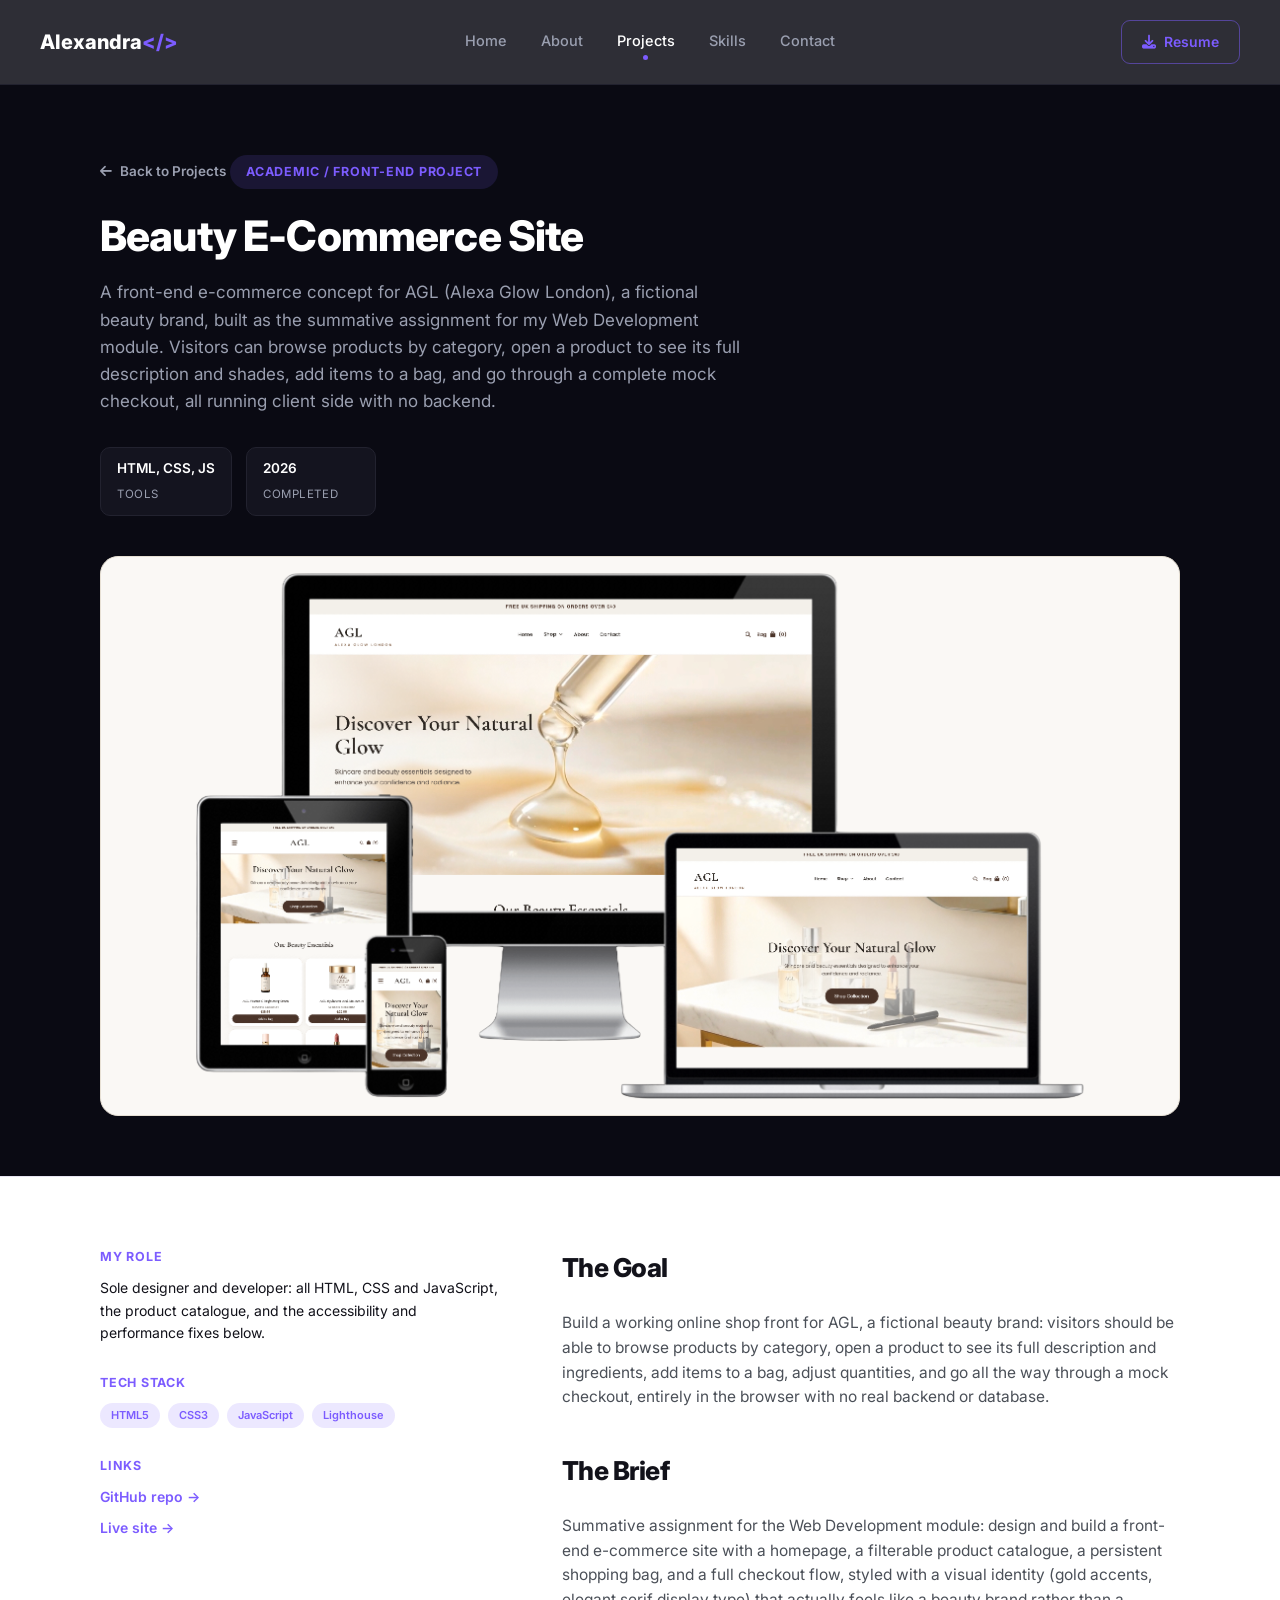
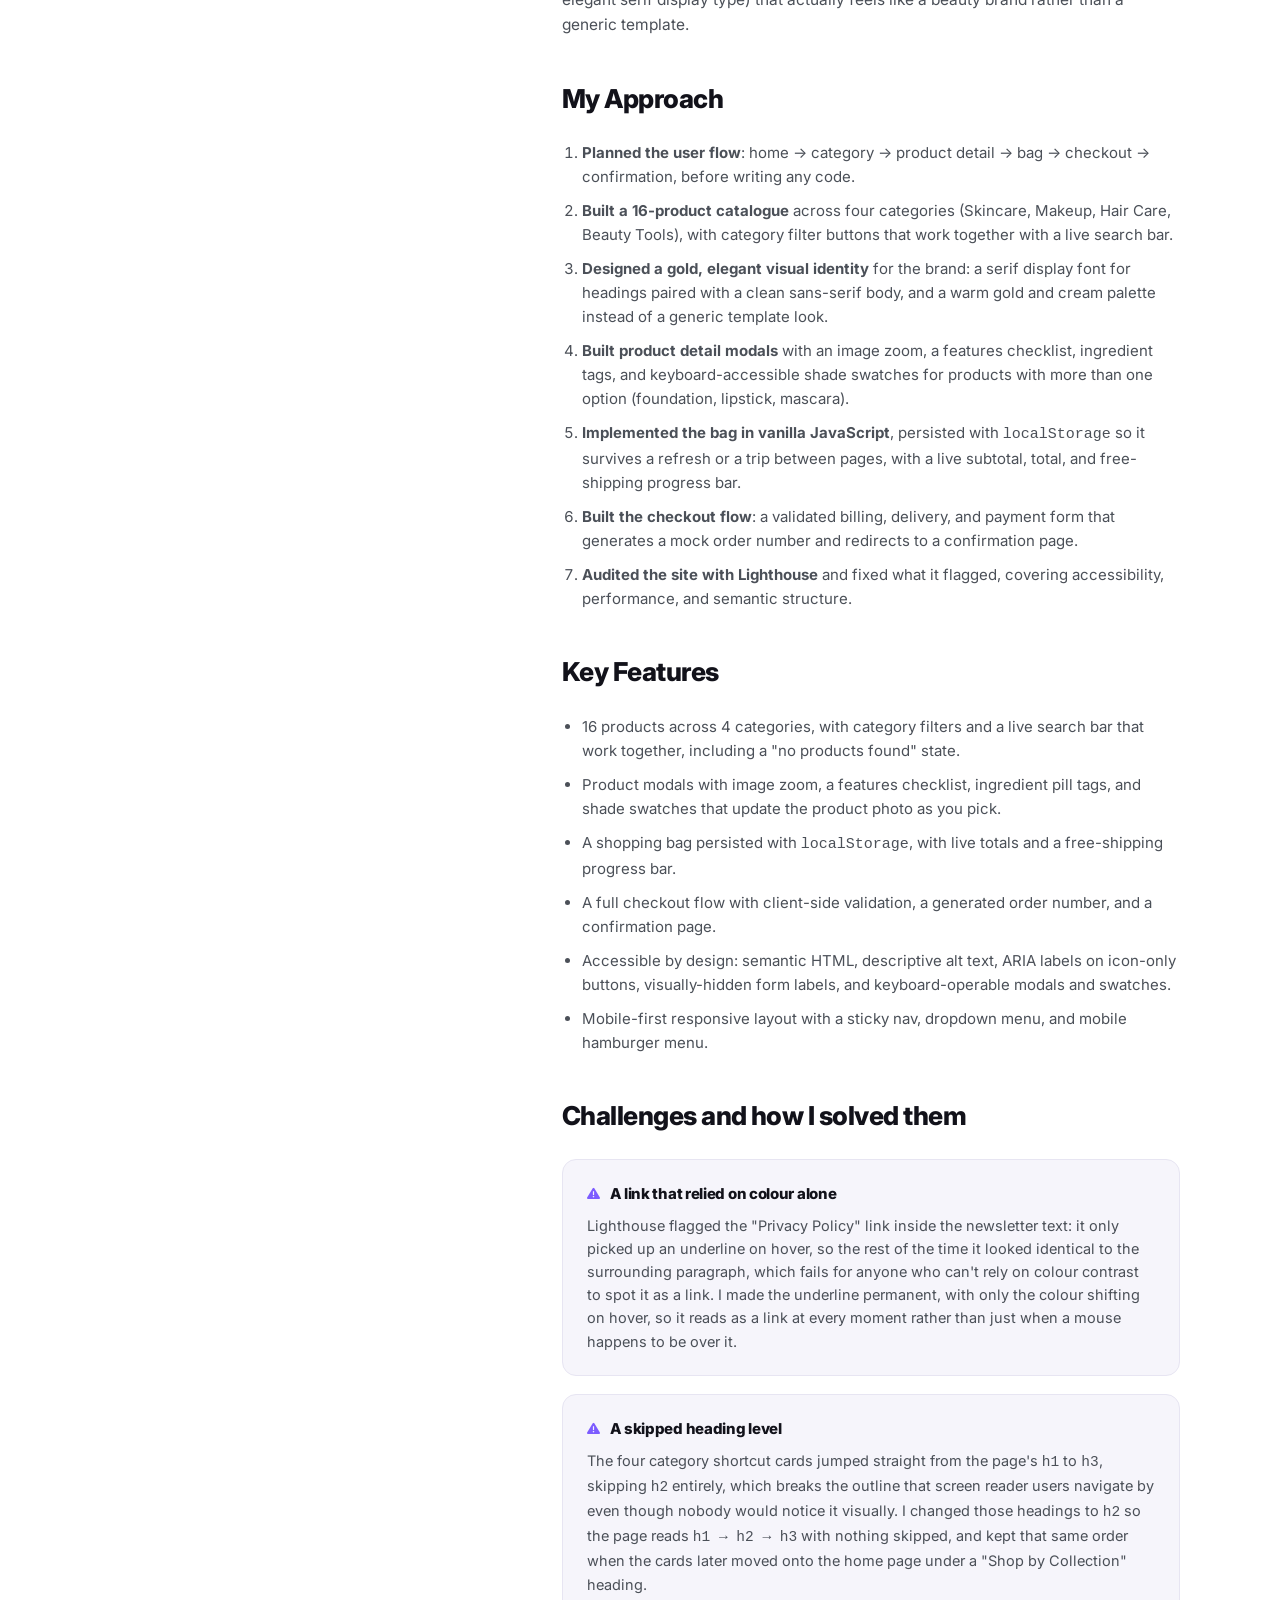
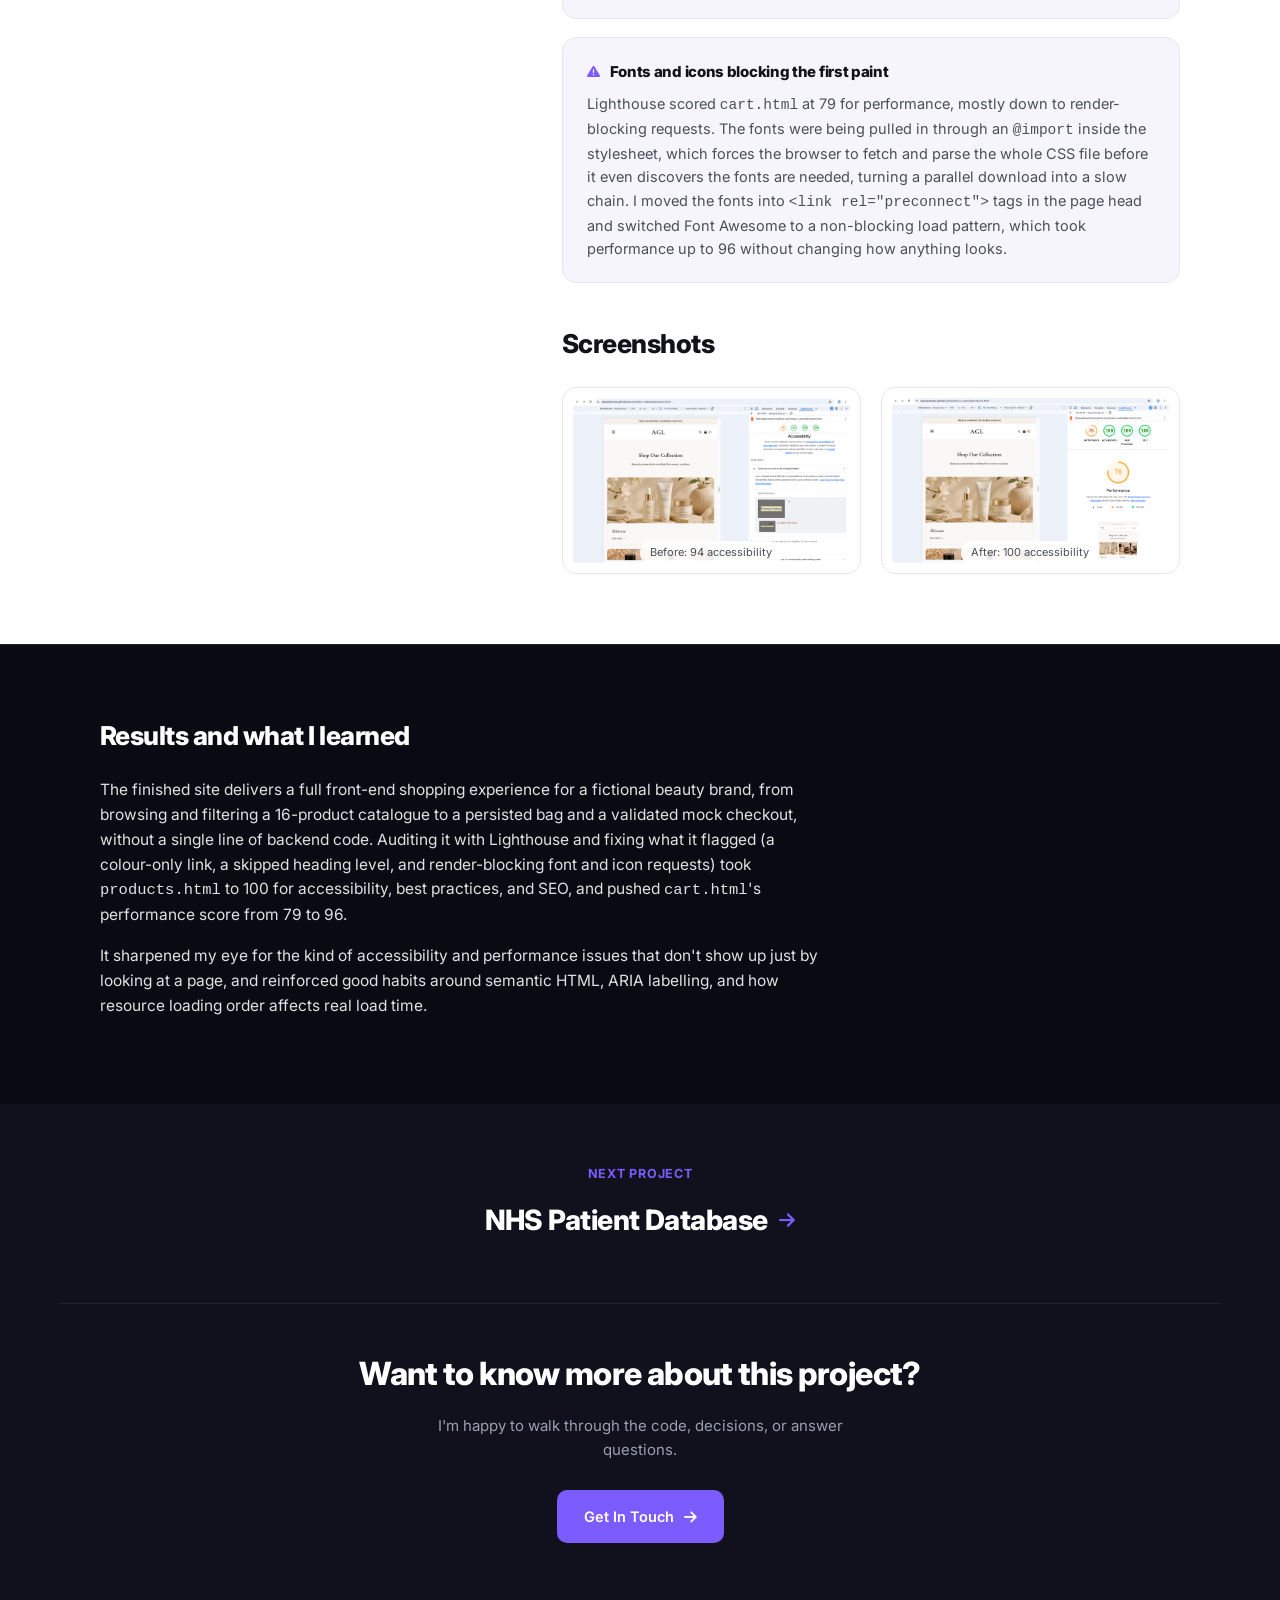
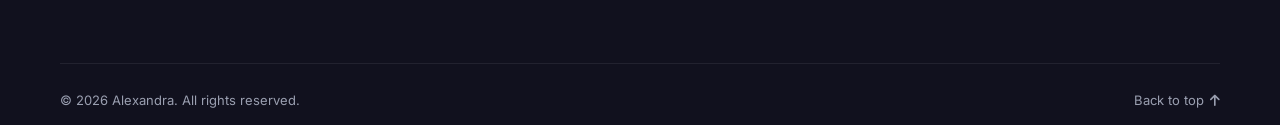
==== projects/beauty-ecommerce.html @ 2e32e7d5 "Add files via upload" ====
<!DOCTYPE html>
<html lang="en">
<head>
<meta charset="UTF-8">
<meta name="viewport" content="width=device-width, initial-scale=1.0">
<title>Beauty E-Commerce Site | Case Study | Alexandra</title>

<link rel="preconnect" href="https://fonts.googleapis.com">
<link href="https://fonts.googleapis.com/css2?family=Inter:wght@400;500;600;700;800&display=swap" rel="stylesheet">
<link rel="stylesheet" href="https://cdnjs.cloudflare.com/ajax/libs/font-awesome/6.5.1/css/all.min.css">

<link rel="stylesheet" href="../style.css">
<link rel="stylesheet" href="../case-study.css">
</head>
<body>
<div id="top"></div>
<!-- ============ NAV ============ -->
<header class="site-nav">
  <div class="nav-inner">
    <div class="nav-left">
      <button class="nav-toggle" id="navToggle" type="button" aria-label="Toggle menu" aria-expanded="false">
        <i class="fa-solid fa-bars"></i>
      </button>
      <a href="../index.html" class="logo">Alexandra<span>&lt;/&gt;</span></a>
    </div>
    <nav class="nav-links" id="navLinks">
      <a href="../index.html#home">Home</a>
      <a href="../index.html#about">About</a>
      <a href="../index.html#projects" class="active">Projects</a>
      <a href="../index.html#skills">Skills</a>
      <a href="../index.html#contact">Contact</a>
    </nav>
    <div class="nav-right">
      <a class="nav-cta" href="../index.html#contact"><i class="fa-solid fa-download"></i> Resume</a>
    </div>
  </div>
</header>

<!-- ============ HERO ============ -->
<section class="cs-hero on-dark">
  <div class="wrap">
    <a class="back-link" href="../index.html#projects"><i class="fa-solid fa-arrow-left"></i> Back to Projects</a>
    <div class="eyebrow pill">Academic / Front-End Project</div>
    <h1>Beauty E-Commerce Site</h1>
    <p class="summary">A front-end e-commerce concept for AGL (Alexa Glow London), a fictional beauty brand, built as the summative assignment for my Web Development module. Visitors can browse products by category, open a product to see its full description and shades, add items to a bag, and go through a complete mock checkout, all running client side with no backend.</p>

    <div class="meta-row">
      <div class="meta-item"><strong>HTML, CSS, JS</strong><span>Tools</span></div>
      <div class="meta-item"><strong>2026</strong><span>Completed</span></div>
    </div>

    <img class="cs-hero-shot cs-hero-shot-cream" src="images/beauty-hero.png" alt="AGL beauty e-commerce site shown responsively across desktop, laptop, tablet and mobile screens">
  </div>
</section>

<!-- ============ MAIN CONTENT ============ -->
<section class="cs-section">
  <div class="wrap cs-columns">

    <aside class="cs-side">
      <div class="cs-side-block">
        <h4>My Role</h4>
        <p>Sole designer and developer: all HTML, CSS and JavaScript, the product catalogue, and the accessibility and performance fixes below.</p>
      </div>
      <div class="cs-side-block">
        <h4>Tech Stack</h4>
        <div class="tag-row">
          <span class="tag">HTML5</span>
          <span class="tag">CSS3</span>
          <span class="tag">JavaScript</span>
          <span class="tag">Lighthouse</span>
        </div>
      </div>
      <div class="cs-side-block">
        <h4>Links</h4>
        <p>
          <a href="https://github.com/AlexandraNas/cosmetics-website" style="color:var(--purple); font-weight:600;" target="_blank" rel="noopener">GitHub repo →</a><br>
          <a href="https://alexandranas.github.io/cosmetics-website/" style="color:var(--purple); font-weight:600; display:inline-block; margin-top:8px;" target="_blank" rel="noopener">Live site →</a>
        </p>
      </div>
    </aside>

    <div class="cs-body">
      <h2>The Goal</h2>
      <p>Build a working online shop front for AGL, a fictional beauty brand: visitors should be able to browse products by category, open a product to see its full description and ingredients, add items to a bag, adjust quantities, and go all the way through a mock checkout, entirely in the browser with no real backend or database.</p>

      <h2 style="margin-top:40px;">The Brief</h2>
      <p>Summative assignment for the Web Development module: design and build a front-end e-commerce site with a homepage, a filterable product catalogue, a persistent shopping bag, and a full checkout flow, styled with a visual identity (gold accents, elegant serif display type) that actually feels like a beauty brand rather than a generic template.</p>

      <h2 style="margin-top:40px;">My Approach</h2>
      <ol class="cs-list">
        <li><strong>Planned the user flow</strong>: home → category → product detail → bag → checkout → confirmation, before writing any code.</li>
        <li><strong>Built a 16-product catalogue</strong> across four categories (Skincare, Makeup, Hair Care, Beauty Tools), with category filter buttons that work together with a live search bar.</li>
        <li><strong>Designed a gold, elegant visual identity</strong> for the brand: a serif display font for headings paired with a clean sans-serif body, and a warm gold and cream palette instead of a generic template look.</li>
        <li><strong>Built product detail modals</strong> with an image zoom, a features checklist, ingredient tags, and keyboard-accessible shade swatches for products with more than one option (foundation, lipstick, mascara).</li>
        <li><strong>Implemented the bag in vanilla JavaScript</strong>, persisted with <code>localStorage</code> so it survives a refresh or a trip between pages, with a live subtotal, total, and free-shipping progress bar.</li>
        <li><strong>Built the checkout flow</strong>: a validated billing, delivery, and payment form that generates a mock order number and redirects to a confirmation page.</li>
        <li><strong>Audited the site with Lighthouse</strong> and fixed what it flagged, covering accessibility, performance, and semantic structure.</li>
      </ol>

      <h2 style="margin-top:40px;">Key Features</h2>
      <ul class="cs-list">
        <li>16 products across 4 categories, with category filters and a live search bar that work together, including a "no products found" state.</li>
        <li>Product modals with image zoom, a features checklist, ingredient pill tags, and shade swatches that update the product photo as you pick.</li>
        <li>A shopping bag persisted with <code>localStorage</code>, with live totals and a free-shipping progress bar.</li>
        <li>A full checkout flow with client-side validation, a generated order number, and a confirmation page.</li>
        <li>Accessible by design: semantic HTML, descriptive alt text, ARIA labels on icon-only buttons, visually-hidden form labels, and keyboard-operable modals and swatches.</li>
        <li>Mobile-first responsive layout with a sticky nav, dropdown menu, and mobile hamburger menu.</li>
      </ul>

      <h2 style="margin-top:40px;">Challenges and how I solved them</h2>
      <div class="challenge-block">
        <h4><i class="fa-solid fa-triangle-exclamation"></i> A link that relied on colour alone</h4>
        <p>Lighthouse flagged the "Privacy Policy" link inside the newsletter text: it only picked up an underline on hover, so the rest of the time it looked identical to the surrounding paragraph, which fails for anyone who can't rely on colour contrast to spot it as a link. I made the underline permanent, with only the colour shifting on hover, so it reads as a link at every moment rather than just when a mouse happens to be over it.</p>
      </div>
      <div class="challenge-block">
        <h4><i class="fa-solid fa-triangle-exclamation"></i> A skipped heading level</h4>
        <p>The four category shortcut cards jumped straight from the page's <code>h1</code> to <code>h3</code>, skipping <code>h2</code> entirely, which breaks the outline that screen reader users navigate by even though nobody would notice it visually. I changed those headings to <code>h2</code> so the page reads <code>h1 → h2 → h3</code> with nothing skipped, and kept that same order when the cards later moved onto the home page under a "Shop by Collection" heading.</p>
      </div>
      <div class="challenge-block">
        <h4><i class="fa-solid fa-triangle-exclamation"></i> Fonts and icons blocking the first paint</h4>
        <p>Lighthouse scored <code>cart.html</code> at 79 for performance, mostly down to render-blocking requests. The fonts were being pulled in through an <code>@import</code> inside the stylesheet, which forces the browser to fetch and parse the whole CSS file before it even discovers the fonts are needed, turning a parallel download into a slow chain. I moved the fonts into <code>&lt;link rel="preconnect"&gt;</code> tags in the page head and switched Font Awesome to a non-blocking load pattern, which took performance up to 96 without changing how anything looks.</p>
      </div>

      <h2 style="margin-top:40px;">Screenshots</h2>
      <div class="shot-grid">
        <figure class="shot-card">
          <a href="images/beauty-lighthouse-before.png" target="_blank" rel="noopener" aria-label="Open full-size screenshot">
            <img src="images/beauty-lighthouse-before.png" alt="Lighthouse accessibility audit before the fix, scoring 94, flagging the newsletter link that relied on colour alone">
          </a>
          <figcaption>Before: 94 accessibility</figcaption>
        </figure>
        <figure class="shot-card">
          <a href="images/beauty-lighthouse-after.png" target="_blank" rel="noopener" aria-label="Open full-size screenshot">
            <img src="images/beauty-lighthouse-after.png" alt="Lighthouse audit after the fix, scoring 100 for accessibility on products.html">
          </a>
          <figcaption>After: 100 accessibility</figcaption>
        </figure>
      </div>
    </div>
  </div>
</section>

<section class="cs-section on-dark" style="background:var(--dark);">
  <div class="wrap">
    <h2>Results and what I learned</h2>
    <p>The finished site delivers a full front-end shopping experience for a fictional beauty brand, from browsing and filtering a 16-product catalogue to a persisted bag and a validated mock checkout, without a single line of backend code. Auditing it with Lighthouse and fixing what it flagged (a colour-only link, a skipped heading level, and render-blocking font and icon requests) took <code>products.html</code> to 100 for accessibility, best practices, and SEO, and pushed <code>cart.html</code>'s performance score from 79 to 96.</p>
    <p>It sharpened my eye for the kind of accessibility and performance issues that don't show up just by looking at a page, and reinforced good habits around semantic HTML, ARIA labelling, and how resource loading order affects real load time.</p>
  </div>
</section>

<!-- ============ NEXT PROJECT ============ -->
<section class="cs-next">
  <div class="wrap">
    <div class="eyebrow">Next Project</div>
    <a href="nhs-patient-database.html">
      <h3>NHS Patient Database</h3>
      <i class="fa-solid fa-arrow-right"></i>
    </a>
  </div>
</section>

<!-- ============ CONTACT CTA / FOOTER ============ -->
<footer>
  <div class="wrap footer-cta">
    <h2 class="footer-heading">Want to know more about this project?</h2>
    <p class="lead">I'm happy to walk through the code, decisions, or answer questions.</p>
    <a class="btn btn-primary" href="../index.html#contact">Get In Touch <i class="fa-solid fa-arrow-right"></i></a>
  </div>
  <div class="wrap footer-bottom">
    <span>© 2026 Alexandra. All rights reserved.</span>
    <a href="#top">Back to top <i class="fa-solid fa-arrow-up"></i></a>
  </div>
</footer>

<script src="../script.js"></script>
</body>
</html>
---- style.css ----
:root{
  --dark:#0a0a13;
  --dark-2:#11111e;
  --card-dark:#14141f;
  --border-dark:#22222f;
  --purple:#7c5cff;
  --purple-2:#6a4bf0;
  --purple-light:rgba(124,92,255,0.14);
  --light-bg:#f6f5fb;
  --white:#ffffff;
  --ink:#12121a;
  --gray:#4b5058;
  --gray-dark-bg:#9a9fb0;
  --border-light:#e7e5f2;
}
*{box-sizing:border-box; margin:0; padding:0;}
html{scroll-behavior:smooth;}
#home, #about, #projects, #skills, #experience, #contact{scroll-margin-top:90px;}
body{
  font-family:'Inter', sans-serif;
  background:var(--white);
  color:var(--ink);
  line-height:1.6;
  -webkit-font-smoothing:antialiased;
}
a{color:inherit; text-decoration:none;}
ul{list-style:none;}
img,.placeholder{display:block;}
.wrap{max-width:1160px; margin:0 auto; padding:0 40px;}
section{padding:100px 0;}

/* ---------- reusable bits ---------- */
.eyebrow{
  display:inline-flex; align-items:center; gap:8px;
  font-size:12.5px; font-weight:700; letter-spacing:0.06em; text-transform:uppercase;
  color:var(--purple); margin-bottom:16px;
}
.eyebrow.pill{
  background:var(--purple-light); padding:7px 16px; border-radius:100px; margin-bottom:24px;
}
h1,h2,h3,h4{font-weight:800; letter-spacing:-0.02em; color:var(--ink);}
.on-dark h1, .on-dark h2, .on-dark h3, .on-dark h4{color:var(--white);}
.btn{
  display:inline-flex; align-items:center; gap:10px; justify-content:center;
  padding:14px 26px; border-radius:10px; font-weight:600; font-size:14.5px;
  border:1.5px solid transparent; cursor:pointer; transition:transform .15s ease, opacity .15s ease, background .15s ease;
}
.btn:hover{transform:translateY(-2px);}
.btn-primary{background:var(--purple); color:#fff;}
.btn-primary:hover{background:var(--purple-2);}
.btn-outline-dark{border-color:rgba(255,255,255,0.25); color:#fff;}
.btn-outline-dark:hover{border-color:#fff;}
.btn-outline-light{border-color:var(--border-light); color:var(--ink); background:#fff;}
.btn-outline-light:hover{border-color:var(--purple); color:var(--purple);}

.placeholder{
  display:flex; flex-direction:column; align-items:center; justify-content:center; gap:8px;
  background:linear-gradient(135deg, rgba(124,92,255,0.18), rgba(124,92,255,0.05));
  color:var(--purple); border:1.5px dashed rgba(124,92,255,0.4); border-radius:18px;
  font-size:13px; font-weight:600; text-align:center;
}
.placeholder i{font-size:26px;}

/* ---------- nav ---------- */
header.site-nav{
  position:sticky; top:0; z-index:50; background:rgba(10,10,19,0.85); backdrop-filter:blur(12px);
  border-bottom:1px solid var(--border-dark);
}
.nav-inner{display:flex; align-items:center; justify-content:space-between; padding:20px 40px;}
.nav-left{display:flex; align-items:center; gap:14px;}
.logo{font-size:20px; font-weight:800; color:#fff;}
.logo span{color:var(--purple);}
.nav-links{display:flex; gap:34px;}
.nav-links a{font-size:14.5px; font-weight:500; color:var(--gray-dark-bg); position:relative; padding-bottom:4px;}
.nav-links a.active{color:#fff;}
.nav-links a.active::after{content:""; position:absolute; left:0; right:0; bottom:-4px; height:5px; width:5px; margin:0 auto; background:var(--purple); border-radius:50%;}
.nav-links a:hover{color:#fff;}
.nav-right{display:flex; align-items:center; gap:14px;}
.nav-cta{border:1.5px solid rgba(124,92,255,0.5); color:var(--purple); padding:10px 20px; border-radius:9px; font-size:14px; font-weight:600; display:inline-flex; align-items:center; gap:8px;}
.nav-cta:hover{background:var(--purple-light);}
.nav-toggle{
  display:none; align-items:center; justify-content:center;
  width:38px; height:38px; color:#fff; font-size:19px;
  background:none; border:1.5px solid var(--border-dark); border-radius:8px; cursor:pointer;
}
.nav-toggle:hover{border-color:var(--purple); color:var(--purple);}

/* ---------- hero ---------- */
.hero{background:var(--dark); padding:140px 0 110px; overflow:hidden; position:relative;}
.hero::before{
  content:""; position:absolute; top:-200px; right:-150px; width:520px; height:520px; border-radius:50%;
  background:radial-gradient(circle, rgba(124,92,255,0.25), transparent 70%); filter:blur(10px);
}
.hero-grid{display:grid; grid-template-columns:1fr 1fr; gap:60px; align-items:center; position:relative; z-index:1;}
.hero h1{font-size:46px; line-height:1.18; margin-bottom:18px;}
.hero h1 .wave{font-weight:600;}
.hero h1 .accent{color:var(--purple);}
.hero p.lead{color:var(--gray-dark-bg); font-size:16.5px; max-width:440px; margin-bottom:32px;}
.hero-actions{display:flex; gap:16px; flex-wrap:wrap; margin-bottom:32px;}
.social-row{display:flex; gap:14px;}
.social-row a{
  width:42px; height:42px; border-radius:50%; border:1.5px solid var(--border-dark);
  display:flex; align-items:center; justify-content:center; color:var(--gray-dark-bg); font-size:16px;
}
.social-row a:hover{border-color:var(--purple); color:var(--purple);}

.hero-visual{position:relative; padding:20px 24px 48px;}
.hero-composition{position:relative; width:100%; max-width:460px; margin:0 auto;}
.code-card{
  position:relative; width:100%;
  background:var(--card-dark); border:1px solid var(--border-dark); border-radius:12px;
  box-shadow:0 25px 50px rgba(0,0,0,0.45); overflow:hidden; z-index:2;
}
.code-bar{display:flex; gap:6px; padding:10px 14px; border-bottom:1px solid var(--border-dark);}
.code-bar span{width:9px; height:9px; border-radius:50%;}
.code-bar span:nth-child(1){background:#ff5f56;}
.code-bar span:nth-child(2){background:#ffbd2e;}
.code-bar span:nth-child(3){background:#27c93f;}
.code-body{padding:14px 16px; font-family:'JetBrains Mono', monospace; font-size:11px; color:#c9d1d9; line-height:1.8;}
.code-body .k{color:#bc8cff;} .code-body .s{color:#ffa657;} .code-body .c{color:#7d8590;} .code-body .f{color:#58a6ff;}

.stat-card{
  position:absolute; bottom:-28px; right:0; width:150px; z-index:3;
  background:var(--card-dark); border:1px solid var(--border-dark); border-radius:14px;
  padding:16px; box-shadow:0 20px 40px rgba(0,0,0,0.4);
}
.stat-row{display:flex; align-items:center; gap:10px; padding:8px 0;}
.stat-row:not(:last-child){border-bottom:1px solid var(--border-dark);}
.stat-icon{
  width:30px; height:30px; border-radius:8px; background:var(--purple-light); color:var(--purple);
  display:flex; align-items:center; justify-content:center; font-size:13px; flex-shrink:0;
}
.stat-row strong{display:block; font-size:14px; color:#fff;}
.stat-row small{color:var(--gray-dark-bg); font-size:11px;}

/* ---------- about ---------- */
.about{background:var(--light-bg);}
.about-grid{display:grid; grid-template-columns:0.85fr 1.15fr; gap:70px; align-items:center;}
.about-visual{position:relative;}
.about-photo-img{
  width:100%; aspect-ratio:4/4.6; object-fit:cover; object-position:center 26%;
  border-radius:22px;
}
.about-card{
  position:relative; margin:-70px 24px 0 -24px; background:linear-gradient(160deg, #f3f0fc 0%, #faf9fd 100%);
  border:1px solid rgba(124,92,255,0.18); border-radius:22px; padding:32px 28px;
  display:flex; flex-direction:column; gap:22px;
  box-shadow:0 25px 50px rgba(20,20,40,0.22);
}
.about-card-quote{font-size:19px; line-height:1.55; font-weight:600; color:var(--dark);}
.about-card-stats{display:flex; gap:22px; padding-top:22px; border-top:1px solid rgba(124,92,255,0.18);}
.about-card-stat{display:flex; flex-direction:column; gap:4px;}
.about-card-stat strong{font-size:22px; color:var(--purple);}
.about-card-stat span{font-size:12.5px; color:var(--gray); font-weight:600;}
.about h2{font-size:34px; line-height:1.25; margin-bottom:18px;}
.about h2 .accent{color:var(--purple);}
.about p.desc{color:var(--gray); font-size:15.5px; max-width:540px; margin-bottom:28px;}
.info-row{display:flex; gap:36px; flex-wrap:wrap; margin-bottom:30px;}
.info-item{display:flex; align-items:center; gap:12px;}
.info-item i{
  width:38px; height:38px; border-radius:10px; background:#fff; border:1px solid var(--border-light);
  display:flex; align-items:center; justify-content:center; color:var(--purple); font-size:14px; flex-shrink:0;
}
.info-item strong{display:block; font-size:14px;}
.info-item span{color:var(--gray); font-size:12.5px;}

/* ---------- projects ---------- */
.projects{background:var(--dark);}
.projects .eyebrow{margin-bottom:46px;}

.project-row{display:grid; grid-template-columns:56px 1fr; gap:20px; margin-bottom:28px;}
.project-row:last-child{margin-bottom:0;}
.row-num{font-size:32px; font-weight:800; color:var(--purple); line-height:1; padding-top:44px;}

.project-flat-card{
  position:relative; display:grid; grid-template-columns:1fr 1fr; align-items:stretch;
  border-radius:20px; overflow:hidden; min-height:420px; transition:transform .2s ease;
}
.project-flat-card:hover{transform:translateY(-4px);}
.project-flat-card:hover .cs-link{gap:10px;}
.project-flat-card.dark{background:#04081a; border:1px solid var(--border-dark);}
.project-flat-card.light{background:#faf8f5; border:1px solid var(--border-light);}

.pf-body{position:relative; z-index:2; padding:48px 44px; display:flex; flex-direction:column; justify-content:center;}
.pf-eyebrow{font-size:11px; font-weight:700; letter-spacing:0.08em; text-transform:uppercase; color:var(--gray-dark-bg); margin-bottom:14px;}
.project-flat-card.light .pf-eyebrow{color:var(--gray);}
.pf-body h3{font-size:27px; line-height:1.28; font-weight:800; color:#fff; margin-bottom:16px;}
.project-flat-card.light .pf-body h3{color:var(--ink);}
.pf-body p{font-size:13.5px; color:var(--gray-dark-bg); line-height:1.65; margin-bottom:22px; max-width:360px;}
.project-flat-card.light .pf-body p{color:var(--gray);}

.pf-media{position:relative; overflow:hidden;}
.pf-media img{width:100%; height:100%; object-fit:contain; display:block;}
.project-flat-card.dark .pf-media{background:#04081a;}
.project-flat-card.light .pf-media{background:#f2ede2;}

.project-flat-card.light .tag{background:rgba(124,92,255,0.1); color:var(--purple-2);}
.project-flat-card.light .cs-link{border-top-color:var(--border-light);}

.cs-link{
  margin-top:16px; padding-top:16px; border-top:1px solid var(--border-dark);
  font-size:12px; font-weight:700; letter-spacing:0.04em; text-transform:uppercase; color:var(--purple);
  display:inline-flex; align-items:center; gap:6px; transition:gap .2s ease;
}
.tag-row{display:flex; flex-wrap:wrap; gap:8px;}
.tag{font-size:11px; padding:4px 11px; background:rgba(124,92,255,0.12); color:#b8a7ff; border-radius:100px; font-weight:600;}
.dots{display:flex; justify-content:center; gap:8px; margin-top:34px;}
.dots span{width:6px; height:6px; border-radius:50%; background:var(--border-dark);}
.dots span.active{background:var(--purple); width:18px; border-radius:4px;}

/* ---------- skills + timeline ---------- */
.skills-exp{background:var(--light-bg);}
.se-grid{display:grid; grid-template-columns:1fr 1fr; gap:70px;}
.se-grid h2{font-size:28px; margin-bottom:26px;}
.skill-grid{display:grid; grid-template-columns:repeat(3, 1fr); gap:12px;}
.skill-pill{
  background:#fff; border:1px solid var(--border-light); border-radius:12px; padding:14px 10px;
  display:flex; flex-direction:column; align-items:center; gap:8px; font-size:12.5px; font-weight:600;
}
.skill-pill .icon{
  width:30px; height:30px; border-radius:8px; display:flex; align-items:center; justify-content:center;
  color:#fff; font-size:12px; font-weight:800;
}
.btn-more{margin-top:20px;}
.timeline{margin-top:4px;}
.t-item{display:grid; grid-template-columns:16px 1fr; gap:20px; position:relative; padding-bottom:34px;}
.t-item:last-child{padding-bottom:0;}
.t-dot{width:16px; height:16px; border-radius:50%; background:var(--purple); border:4px solid #ded6ff; margin-top:3px;}
.t-item:not(:last-child)::after{content:""; position:absolute; left:7px; top:22px; bottom:0; width:2px; background:var(--border-light);}
.t-date{font-size:12px; font-weight:700; color:var(--purple); margin-bottom:4px;}
.t-item h4{font-size:16px; margin-bottom:2px;}
.t-item .org{font-size:13px; color:var(--gray); margin-bottom:8px;}
.t-item .desc{font-size:13.5px; color:var(--gray);}
.t-add{
  border:1.5px dashed rgba(124,92,255,0.4); border-radius:12px; padding:16px; margin-top:8px;
  color:var(--purple); font-size:13px; font-weight:600; text-align:center; background:rgba(124,92,255,0.05);
}

/* ---------- contact / footer ---------- */
footer{background:var(--dark-2); padding-top:90px;}
.footer-heading{color:#fff; font-size:32px; margin-bottom:44px; line-height:1.25; max-width:600px;}
.contact-grid{display:grid; grid-template-columns:0.9fr 0.7fr 1fr; gap:50px; align-items:start;}
footer p.lead{color:var(--gray-dark-bg); font-size:15px; margin-bottom:26px; max-width:340px;}
.contact-info-item{display:flex; align-items:center; gap:14px; margin-bottom:22px;}
.contact-info-item .icon{
  width:42px; height:42px; border-radius:10px; background:var(--purple-light); color:var(--purple);
  display:flex; align-items:center; justify-content:center; font-size:15px; flex-shrink:0;
}
.contact-info-item strong{display:block; font-size:13px; color:var(--gray-dark-bg); font-weight:600;}
.contact-info-item span{font-size:14.5px; color:#fff; font-weight:500;}
.contact-info-item span a{color:inherit; text-decoration:none;}
.contact-info-item span a:hover{color:var(--purple-2); text-decoration:underline;}
.contact-form{display:flex; flex-direction:column; gap:14px;}
.form-row{display:flex; gap:14px;}
.contact-form input, .contact-form textarea{
  width:100%; background:var(--card-dark); border:1px solid var(--border-dark); border-radius:10px;
  padding:13px 16px; color:#fff; font-family:'Inter', sans-serif; font-size:14px;
}
.contact-form input::placeholder, .contact-form textarea::placeholder{color:#6b6f80;}
.contact-form textarea{min-height:100px; resize:vertical;}
.contact-form button{align-self:flex-start;}
.form-status{font-size:13.5px; margin:0; min-height:1em;}
.form-status.success{color:#4ade80;}
.form-status.error{color:#f87171;}
.footer-bottom{
  margin-top:80px; border-top:1px solid var(--border-dark); padding:26px 0;
  display:flex; justify-content:space-between; font-size:13px; color:var(--gray-dark-bg);
}
.footer-bottom a{color:var(--gray-dark-bg); display:inline-flex; align-items:center; gap:6px;}
.footer-bottom a:hover{color:#fff;}

/* ---------- responsive ---------- */
@media (max-width:980px){
  .wrap{padding:0 24px;}
  section{padding:70px 0;}
  .nav-toggle{display:flex;}
  .nav-links{
    position:absolute; top:100%; left:0; right:0;
    flex-direction:column; align-items:stretch; gap:0;
    background:var(--dark); border-bottom:1px solid var(--border-dark);
    max-height:0; overflow:hidden; opacity:0; visibility:hidden;
    transition:max-height .3s ease, opacity .25s ease;
    padding:0 24px;
  }
  .nav-links.open{max-height:320px; opacity:1; visibility:visible; padding:8px 24px 18px;}
  .nav-links a{padding:13px 0; border-bottom:1px solid var(--border-dark); font-size:15px;}
  .nav-links a:last-child{border-bottom:none;}
  .nav-links a.active::after{display:none;}
  .hero-grid{grid-template-columns:1fr;}
  .hero-visual{max-width:400px; margin:60px auto 0;}
  .about-grid{grid-template-columns:1fr;}
  .about-visual{max-width:420px; margin:0 auto;}
  .project-row{grid-template-columns:1fr; gap:10px;}
  .row-num{padding-top:0;}
  .project-flat-card{grid-template-columns:1fr; min-height:auto;}
  .pf-body{padding:32px 26px;}
  .pf-media{aspect-ratio:4/3;}
  .se-grid{grid-template-columns:1fr; gap:50px;}
  .skill-grid{grid-template-columns:repeat(3,1fr);}
  .contact-grid{grid-template-columns:1fr; gap:40px;}
  .form-row{flex-direction:column;}
  .footer-bottom{flex-direction:column; gap:10px; text-align:center;}
}

@media (max-width:700px){
  /* On desktop the code snippet and stat card are absolutely positioned,
     overlapping decorations on top of the photo. That doesn't scale down —
     it leaves a tall, mostly-empty photo box with two small cards floating
     in the corner. Below 700px, stack everything as plain full-width blocks
     instead. */
  .hero-visual{max-width:440px; margin:36px auto 0;}
  .hero-photo{aspect-ratio:4/3;}
  .code-card{
    position:static; width:100%; margin:18px 0 0;
  }
  .stat-card{
    position:static; width:100%; margin:18px 0 0;
    display:grid; grid-template-columns:repeat(3, 1fr); gap:0; padding:14px 6px;
  }
  .stat-card .stat-row{
    flex-direction:column; align-items:center; text-align:center; gap:6px;
    padding:4px 6px; border-bottom:none;
  }
  .stat-card .stat-row:not(:last-child){border-right:1px solid var(--border-dark);}
  .stat-row strong{font-size:15px;}
}
---- case-study.css ----
/* Styles specific to individual project case-study pages.
   Loaded together with style.css (which defines the shared
   variables, nav, buttons, footer, and placeholder styles). */

.back-link{
  display:inline-flex; align-items:center; gap:8px; color:var(--gray-dark-bg);
  font-size:13.5px; font-weight:600; margin-bottom:28px;
}
.back-link:hover{color:#fff;}

/* ---------- case-study hero ---------- */
.cs-hero{background:var(--dark); padding:70px 0 60px;}
.cs-hero .eyebrow{margin-bottom:14px;}
.cs-hero h1{font-size:42px; line-height:1.2; max-width:760px; margin-bottom:18px;}
.cs-hero p.summary{color:var(--gray-dark-bg); font-size:17px; max-width:640px; margin-bottom:32px;}

.meta-row{display:flex; flex-wrap:wrap; gap:14px; margin-bottom:40px;}
.meta-item{
  background:var(--card-dark); border:1px solid var(--border-dark); border-radius:10px;
  padding:10px 16px; min-width:130px;
}
.meta-item strong{display:block; font-size:13.5px; color:#fff; font-weight:600;}
.meta-item span{font-size:11.5px; color:var(--gray-dark-bg); text-transform:uppercase; letter-spacing:0.05em;}

.cs-hero-image{width:100%; aspect-ratio:16/7; border-radius:18px;}

.cs-hero-shot{
  display:block; width:100%; max-height:560px; object-fit:contain;
  background:var(--card-dark); border:1px solid var(--border-dark); border-radius:18px;
  padding:16px; box-sizing:border-box;
}
/* ER diagram */
.cs-hero-shot-er{background:#012350;}
/* AGL site's own background colour */
.cs-hero-shot-cream{background:#faf8f5; border-color:#e7e0d4;}

/* ---------- content sections ---------- */
.cs-section{padding:70px 0; border-top:1px solid var(--border-light);}
.cs-section.on-dark{border-top:1px solid var(--border-dark);}
.cs-section h2{font-size:26px; margin-bottom:22px;}
.cs-section > .wrap > p, .cs-body p{color:var(--gray); font-size:15.5px; max-width:720px; margin-bottom:16px;}
.cs-section.on-dark p{color:rgba(255,255,255,0.88);}

.cs-columns{display:grid; grid-template-columns:0.65fr 1fr; gap:60px;}
.cs-side{align-self:start; position:sticky; top:100px;}
.cs-side-block{margin-bottom:28px;}
.cs-side-block h4{font-size:12.5px; text-transform:uppercase; letter-spacing:0.06em; color:var(--purple); margin-bottom:10px; font-weight:700;}
.cs-side-block p{font-size:14px; color:var(--ink); margin-bottom:0;}
.cs-side-block .tag-row{margin-top:4px;}
.cs-side-block .tag{background:var(--purple-light); color:var(--purple);}

.cs-list{margin:0 0 20px 0; padding-left:20px;}
ul.cs-list{list-style:disc;}
.cs-list li{color:var(--gray); font-size:15px; margin-bottom:10px; line-height:1.6;}
.cs-section.on-dark .cs-list li{color:rgba(255,255,255,0.88);}

.challenge-block{
  background:var(--light-bg); border:1px solid var(--border-light); border-radius:14px;
  padding:22px 24px; margin-bottom:18px;
}
.challenge-block h4{font-size:15px; margin-bottom:8px; display:flex; align-items:center; gap:10px;}
.challenge-block h4 i{color:var(--purple); font-size:13px;}
.challenge-block p{font-size:14.5px; color:var(--gray); margin:0;}

/* ---------- screenshot gallery ---------- */
.shot-grid{display:grid; grid-template-columns:1fr 1fr; gap:20px; margin-top:8px;}
.shot-grid .placeholder{aspect-ratio:16/10;}
.shot-grid .placeholder.wide{grid-column:1 / -1; aspect-ratio:21/9;}

/* screenshots */
.shot-card{
  background:#fff; border:1px solid var(--border-light); border-radius:14px; overflow:hidden;
  display:flex; align-items:center; justify-content:center; aspect-ratio:16/10; padding:10px; box-sizing:border-box;
}
.shot-card a{display:flex; align-items:center; justify-content:center; width:100%; height:100%; cursor:zoom-in;}
.shot-card img{width:100%; height:100%; object-fit:contain; border-radius:4px;}
.shot-card figcaption{
  position:absolute; bottom:8px; left:50%; transform:translateX(-50%);
  font-size:11px; white-space:nowrap; color:var(--gray); background:rgba(255,255,255,0.9); padding:3px 10px; border-radius:100px;
  pointer-events:none;
}
.shot-card{position:relative;}

/* ---------- next project / footer nav ---------- */
.cs-next{
  background:var(--dark-2); padding:60px 0;
}
.cs-next .wrap{text-align:center;}
.cs-next .eyebrow{display:flex; justify-content:center; margin-bottom:14px;} /* block-level so it stacks above the title instead of sitting inline next to it */
.cs-next a{
  display:inline-flex; align-items:center; gap:12px; text-decoration:none;
  transition:transform .15s ease, opacity .15s ease;
}
.cs-next a:hover{opacity:0.85; transform:translateX(4px);}
.cs-next h3{color:#fff; font-size:28px; margin-bottom:0;}
.cs-next a i{font-size:18px; color:var(--purple); transition:transform .15s ease;}
.cs-next a:hover i{transform:translateX(3px);}

/* footer CTA on case-study pages — footer already carries its own
   top padding from style.css, so this only needs bottom spacing */
footer{padding-top:0;}
.footer-cta{text-align:center; padding:50px 0 40px; border-top:1px solid var(--border-dark);}
.footer-cta .footer-heading{margin:0 auto 20px; max-width:none;}
.footer-cta .lead{margin:0 auto 28px; max-width:420px;}

@media (max-width:900px){
  .cs-hero h1{font-size:32px;}
  .cs-columns{grid-template-columns:1fr; gap:36px;}
  .cs-side{position:static;}
  .shot-grid{grid-template-columns:1fr;}
  .shot-grid .placeholder.wide{grid-column:auto;}
}
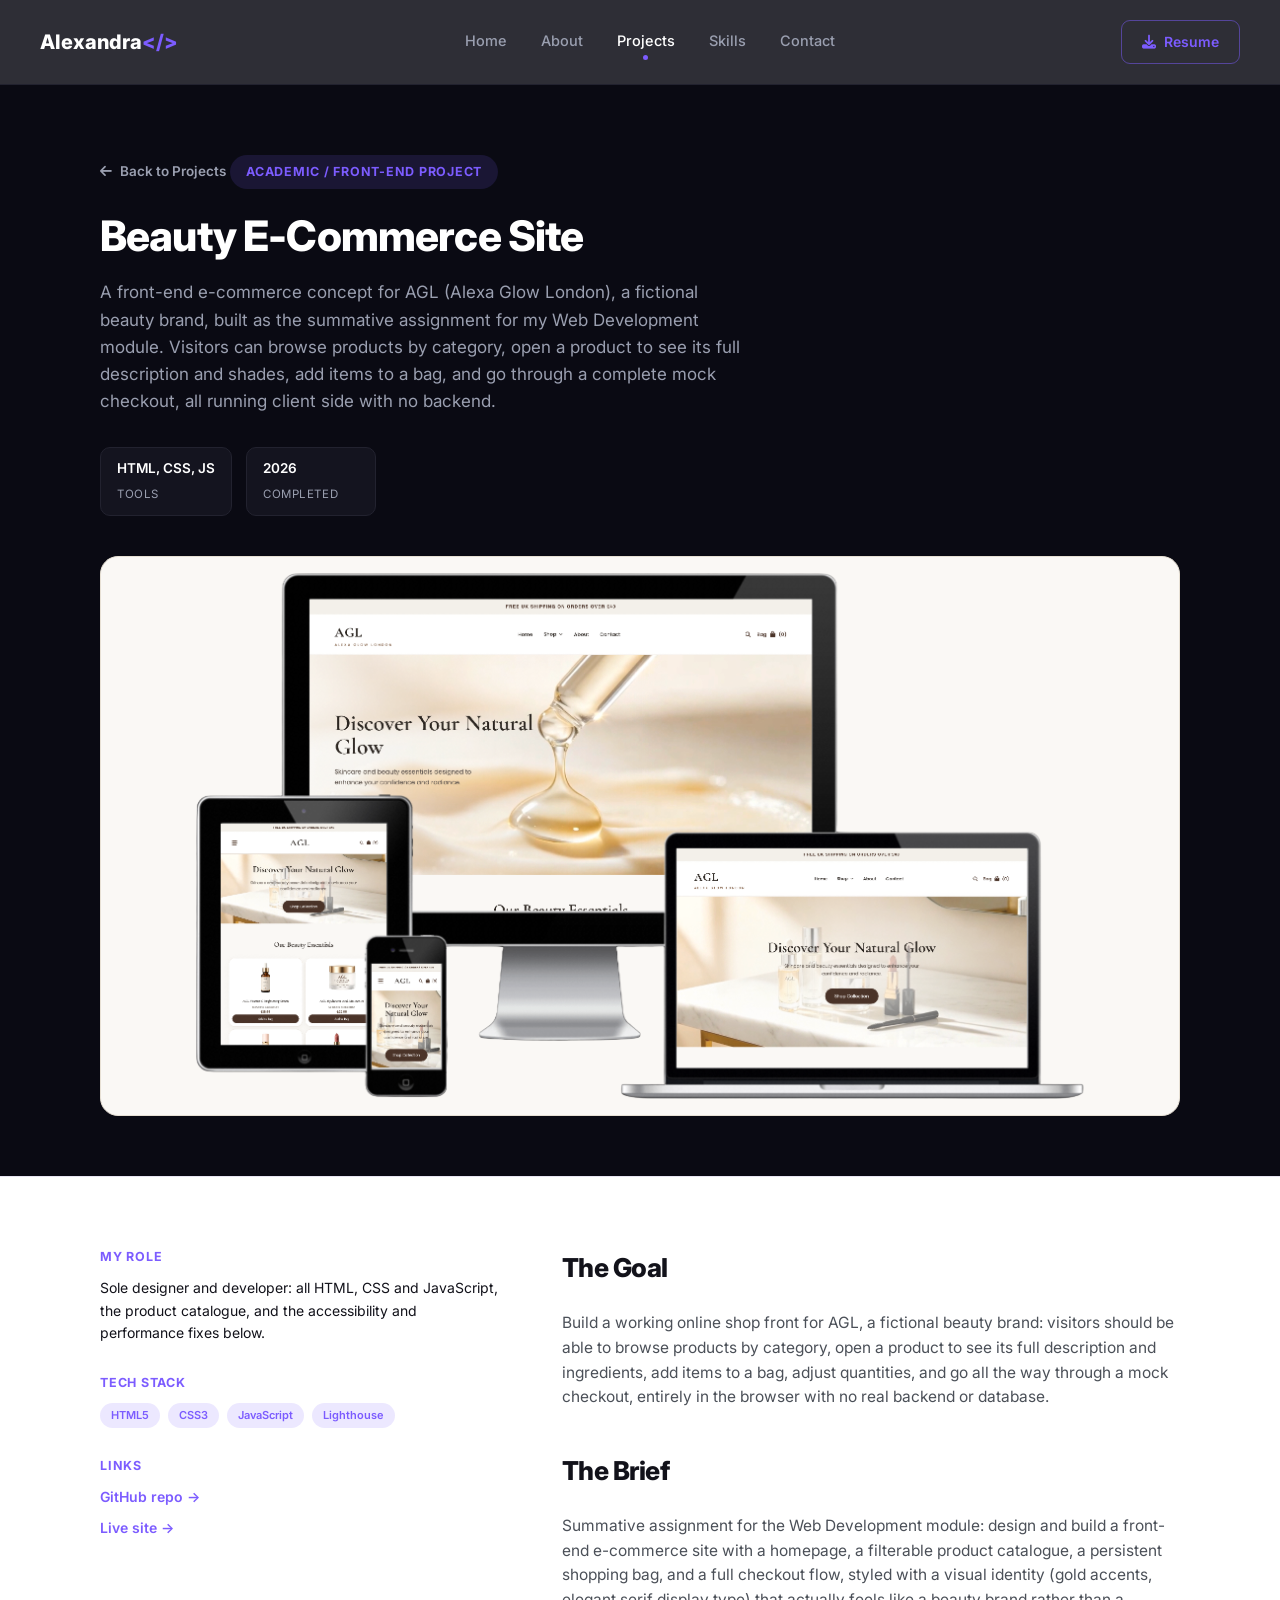
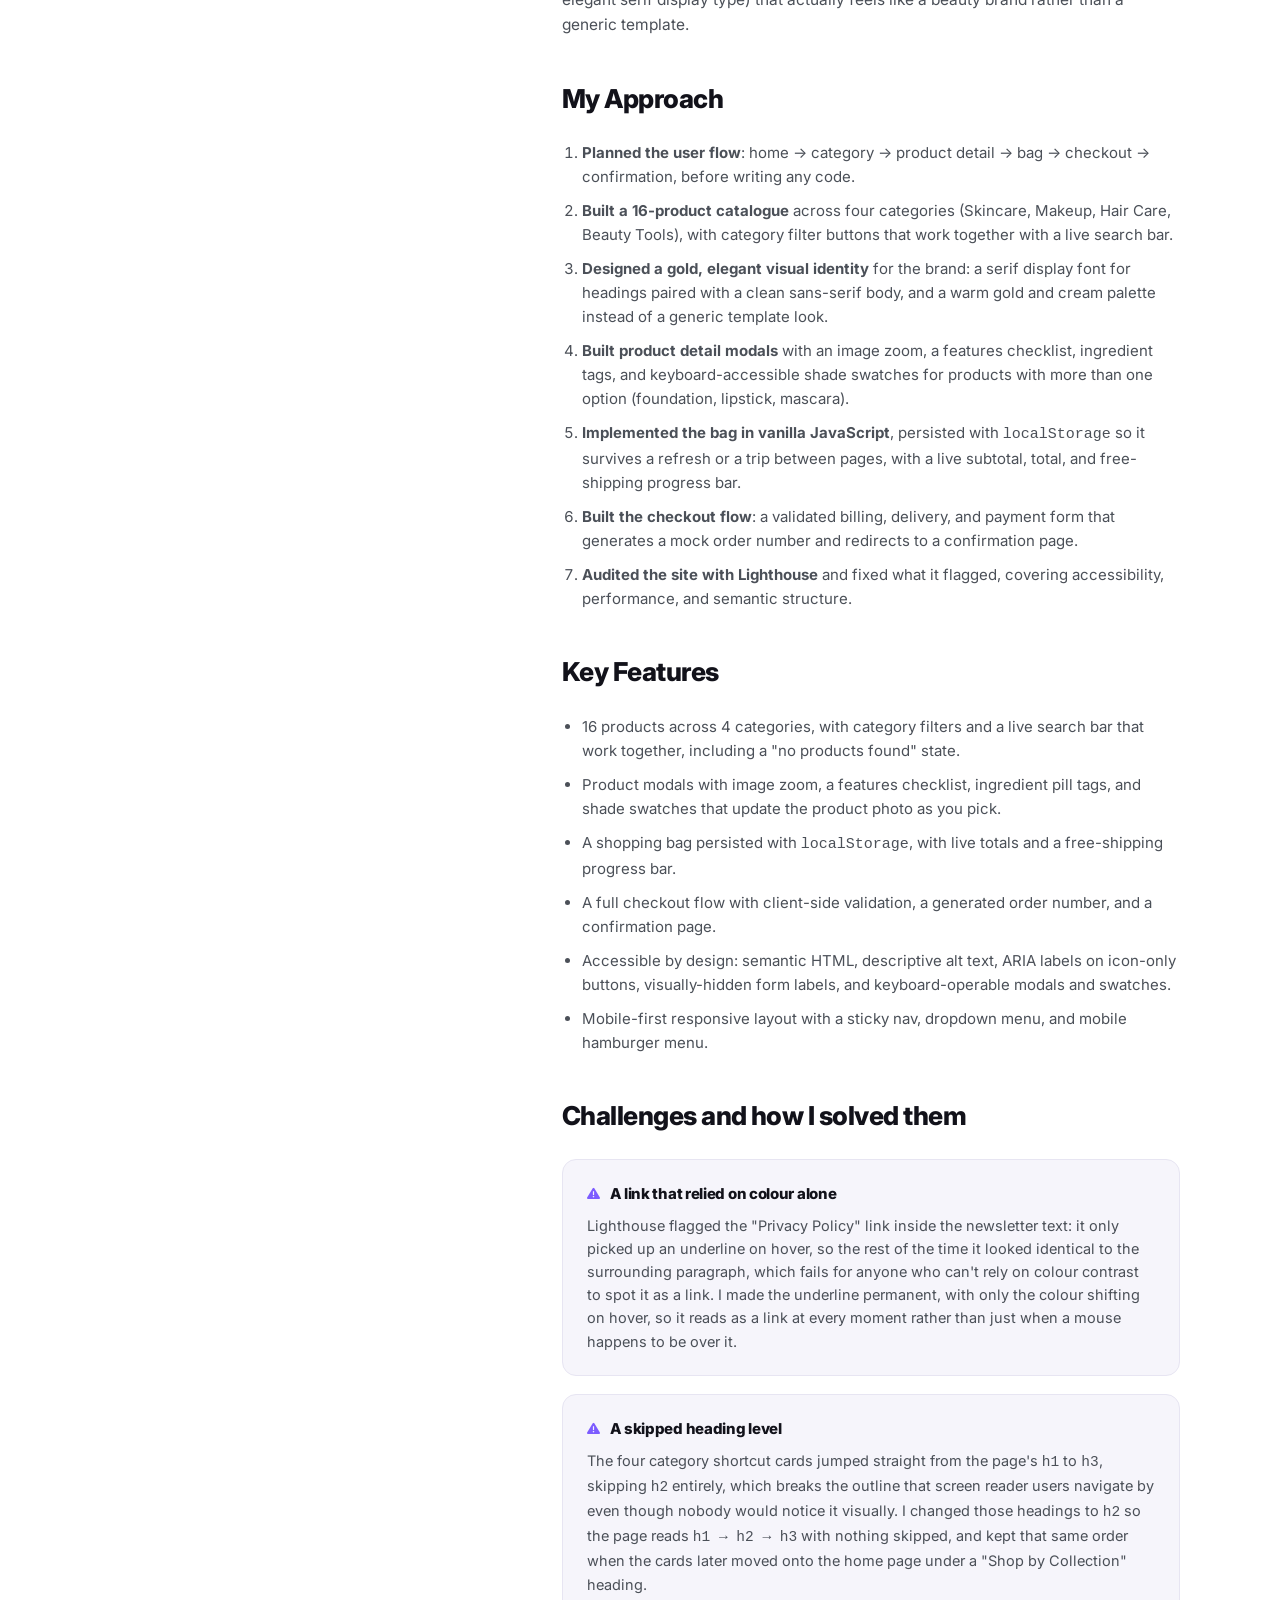
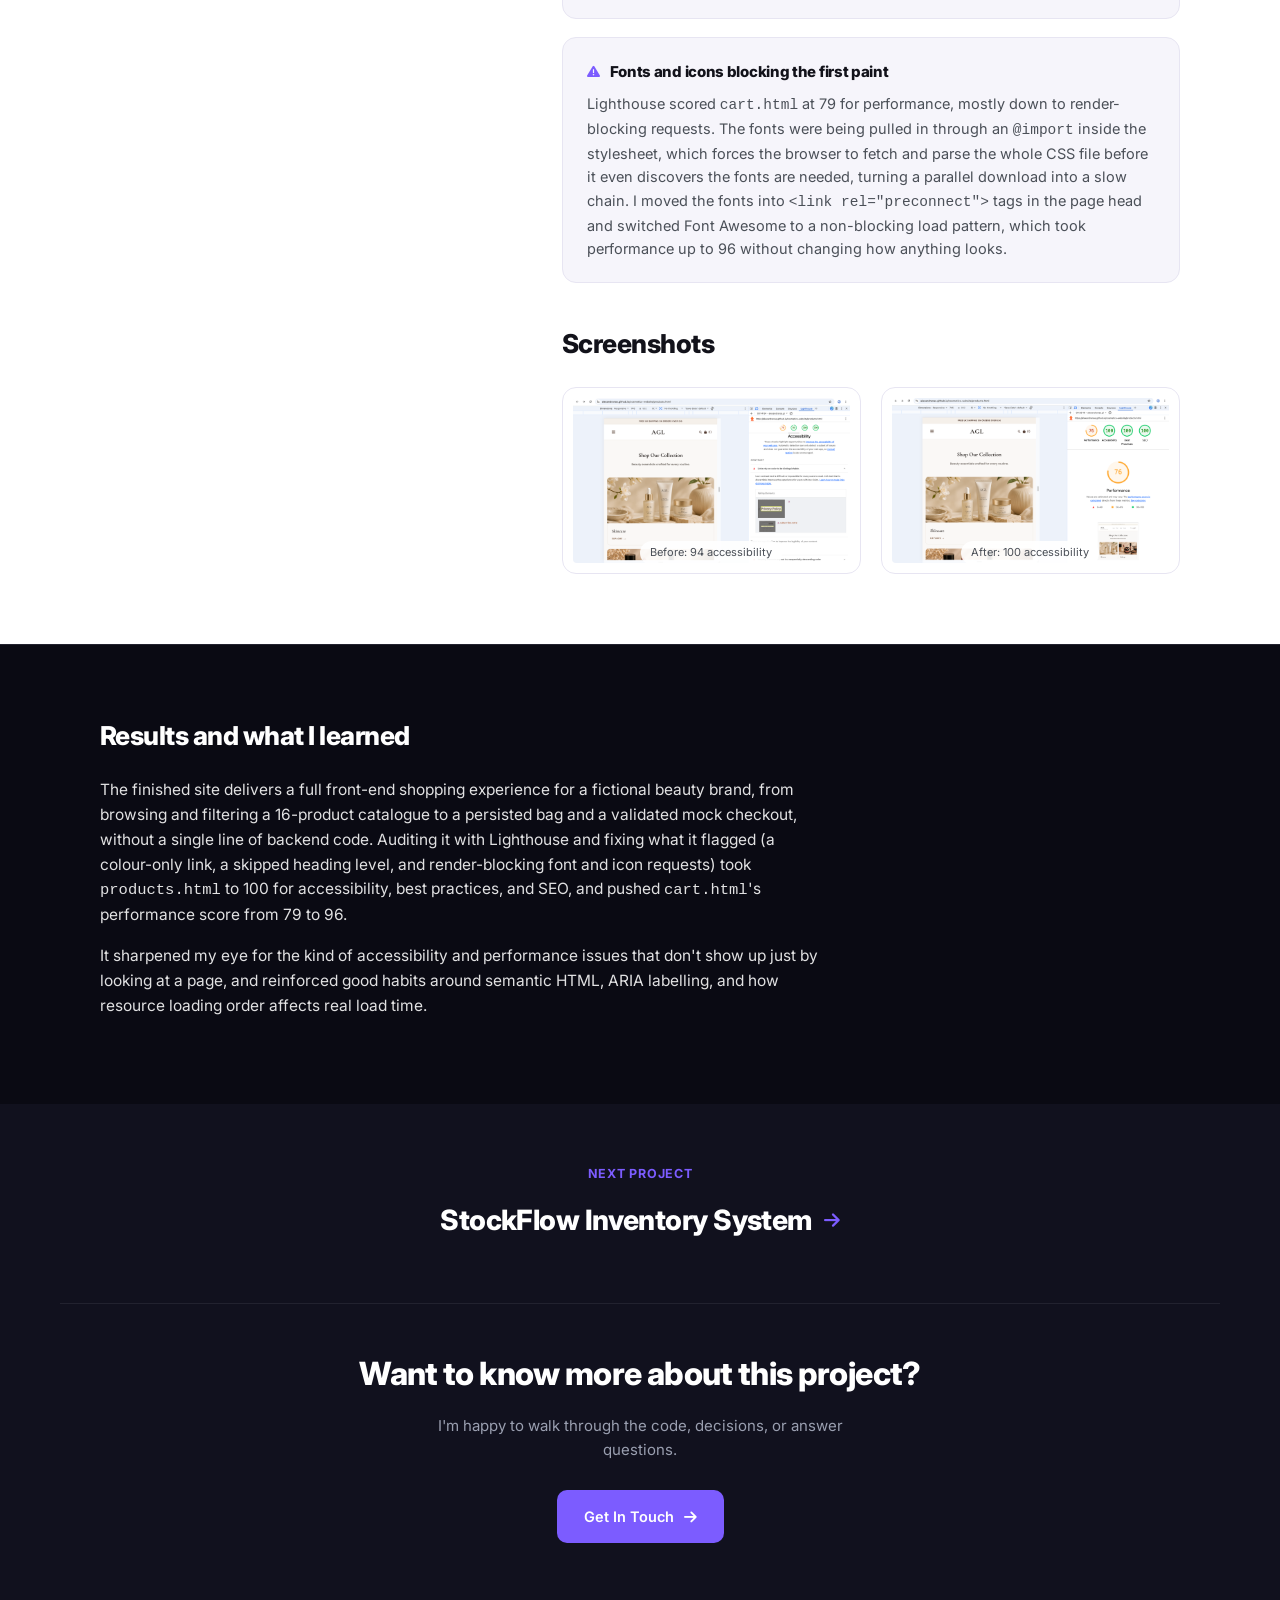
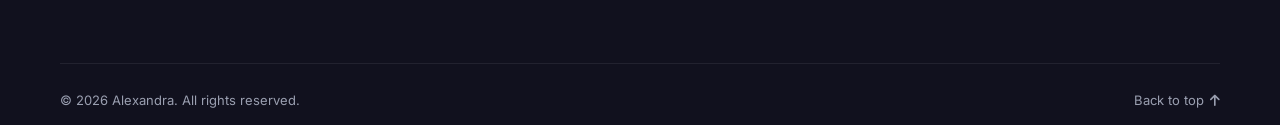
==== commit b466f138: "Add files via upload" ====
--- a/projects/beauty-ecommerce.html
+++ b/projects/beauty-ecommerce.html
@@ -31,7 +31,7 @@
       <a href="../index.html#contact">Contact</a>
     </nav>
     <div class="nav-right">
-      <a class="nav-cta" href="../index.html#contact"><i class="fa-solid fa-download"></i> Resume</a>
+      <a class="nav-cta" href="../Alexandra_Nastase_CV.pdf" target="_blank" rel="noopener"><i class="fa-solid fa-download"></i> Resume</a>
     </div>
   </div>
 </header>
@@ -153,8 +153,8 @@
 <section class="cs-next">
   <div class="wrap">
     <div class="eyebrow">Next Project</div>
-    <a href="nhs-patient-database.html">
-      <h3>NHS Patient Database</h3>
+    <a href="stockflow.html">
+      <h3>StockFlow Inventory System</h3>
       <i class="fa-solid fa-arrow-right"></i>
     </a>
   </div>
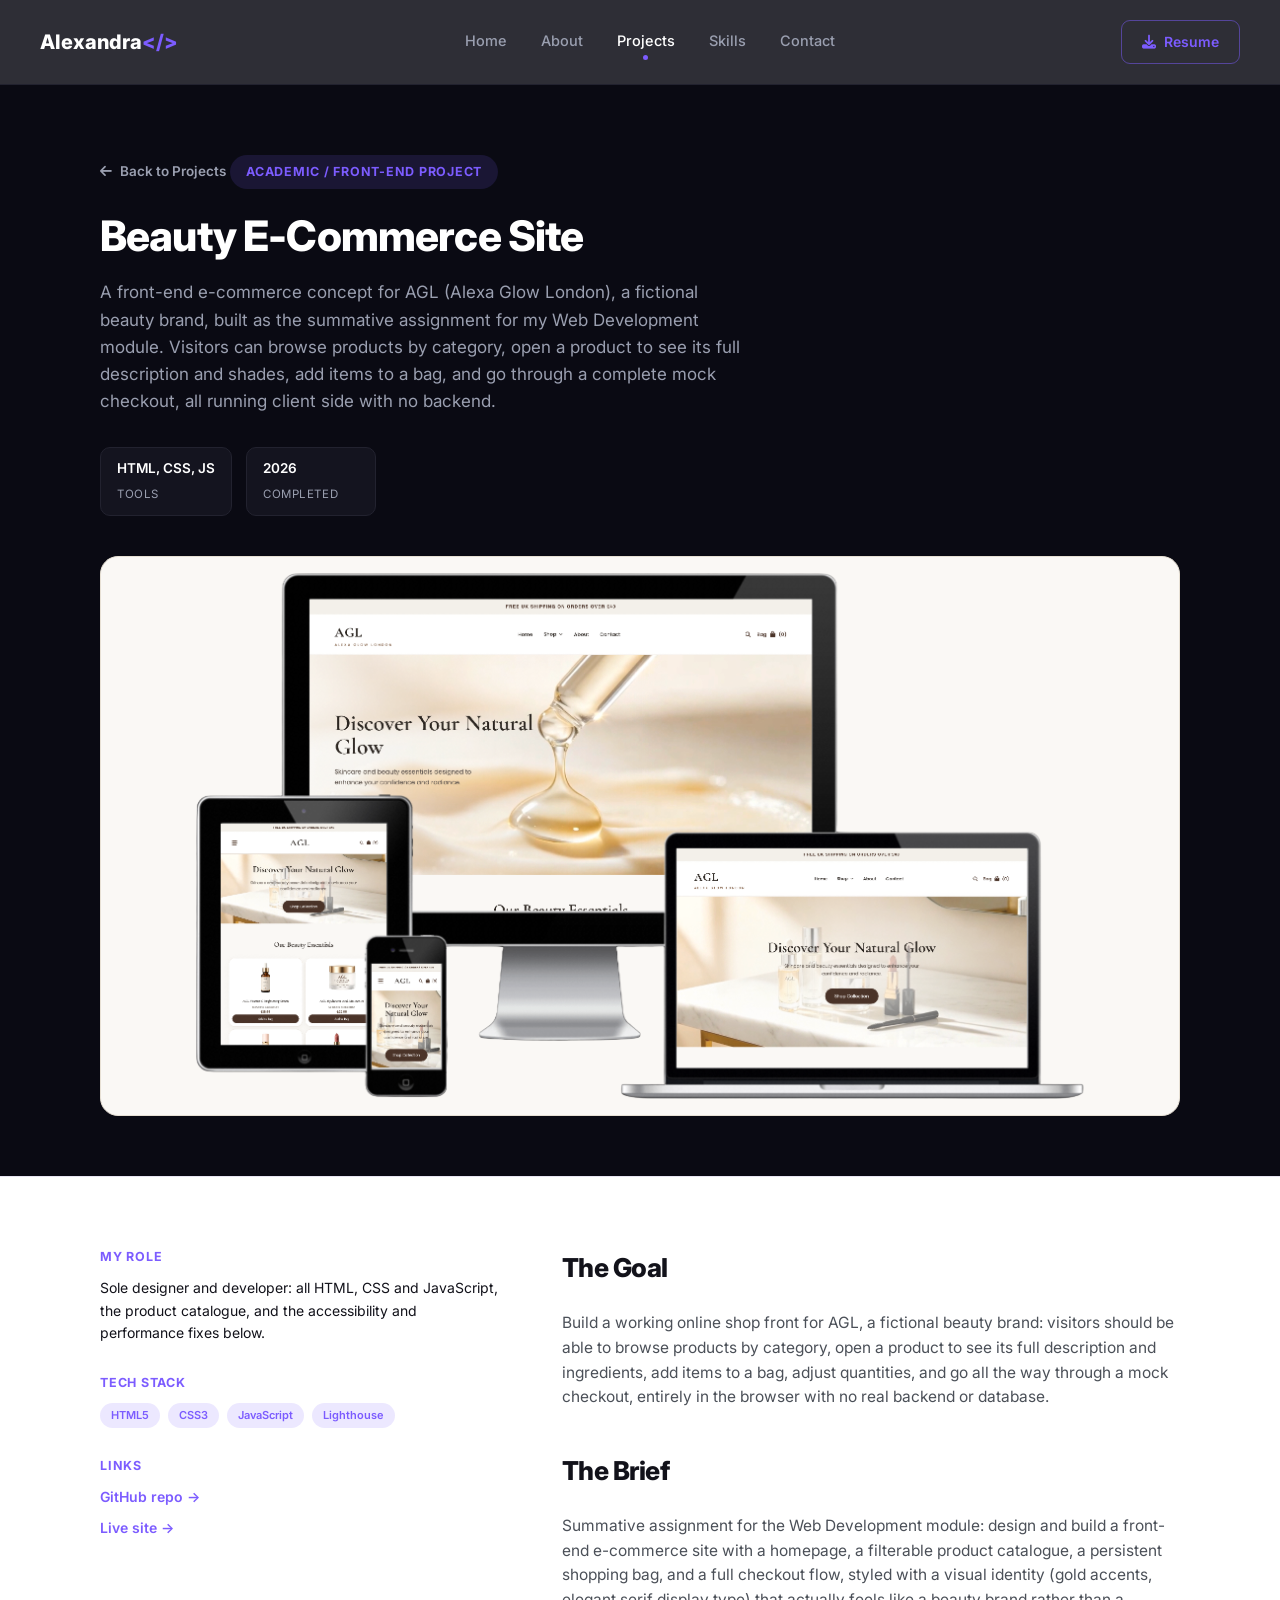
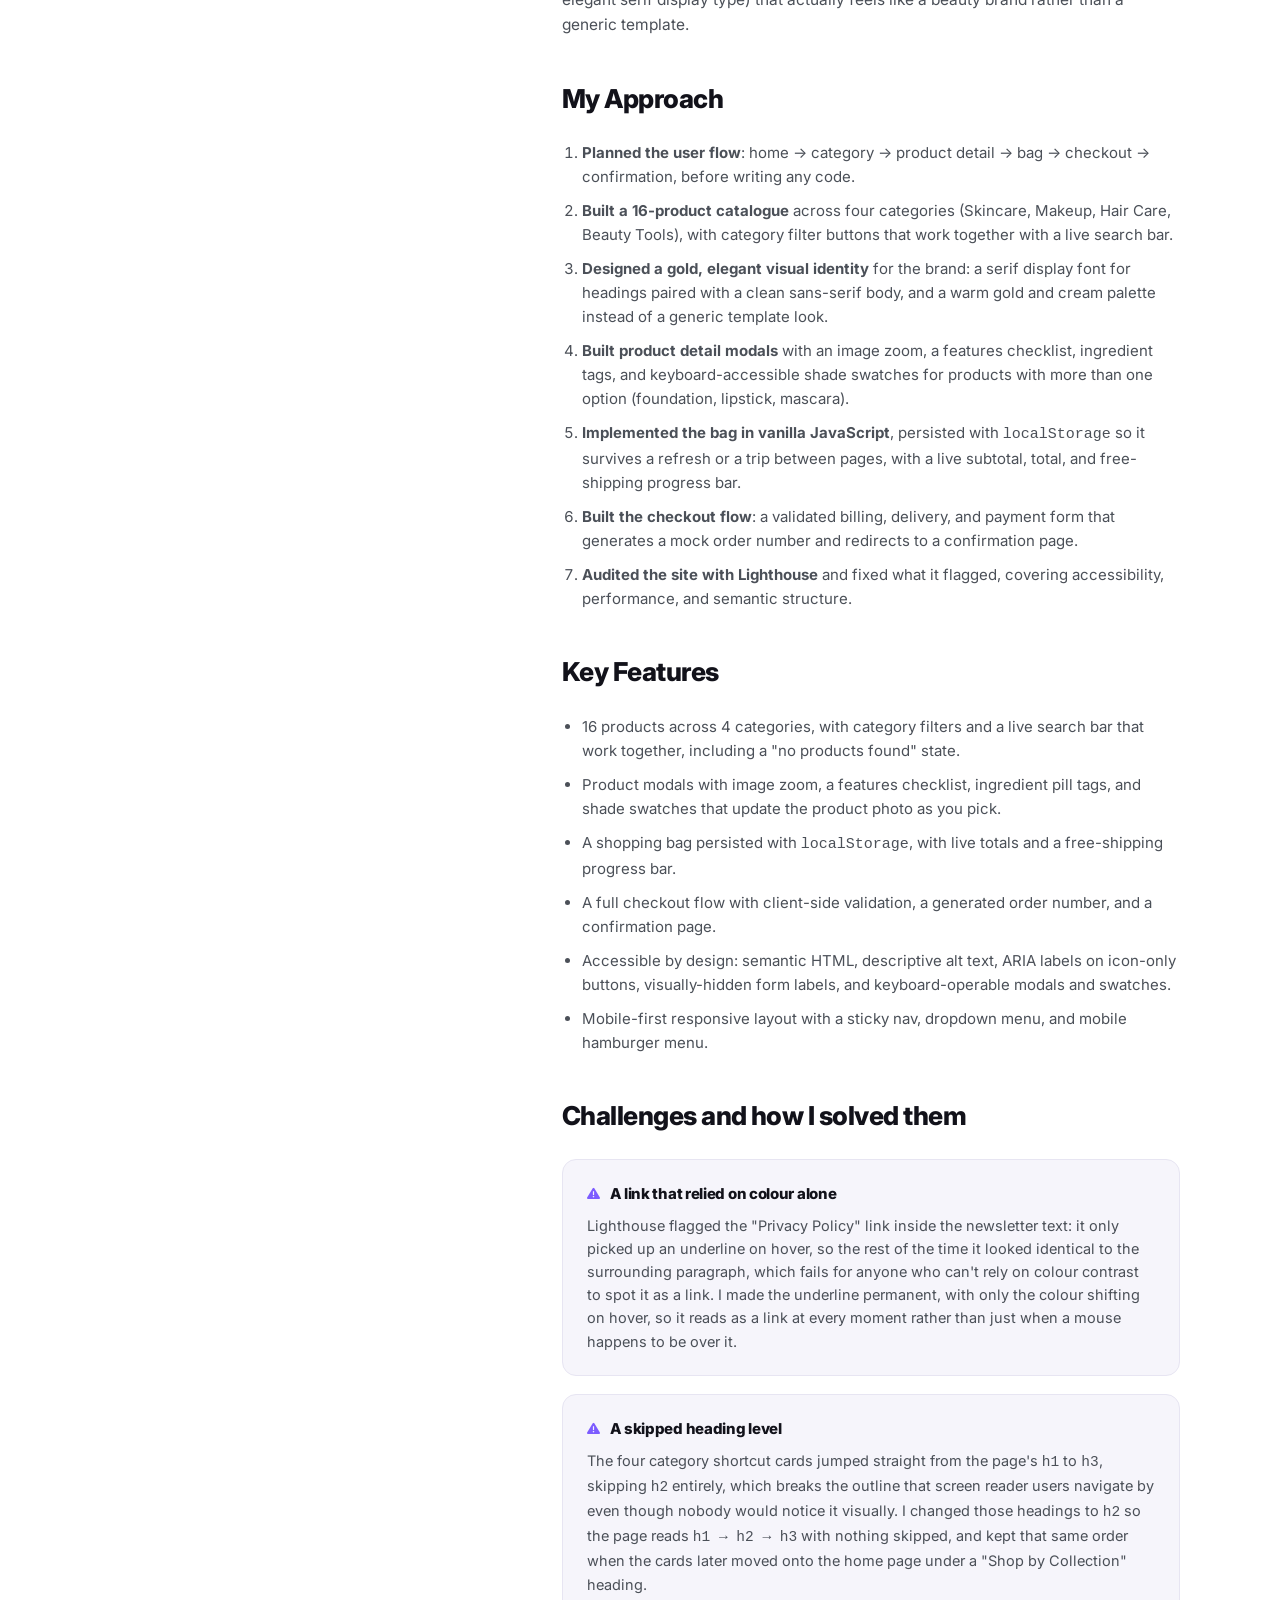
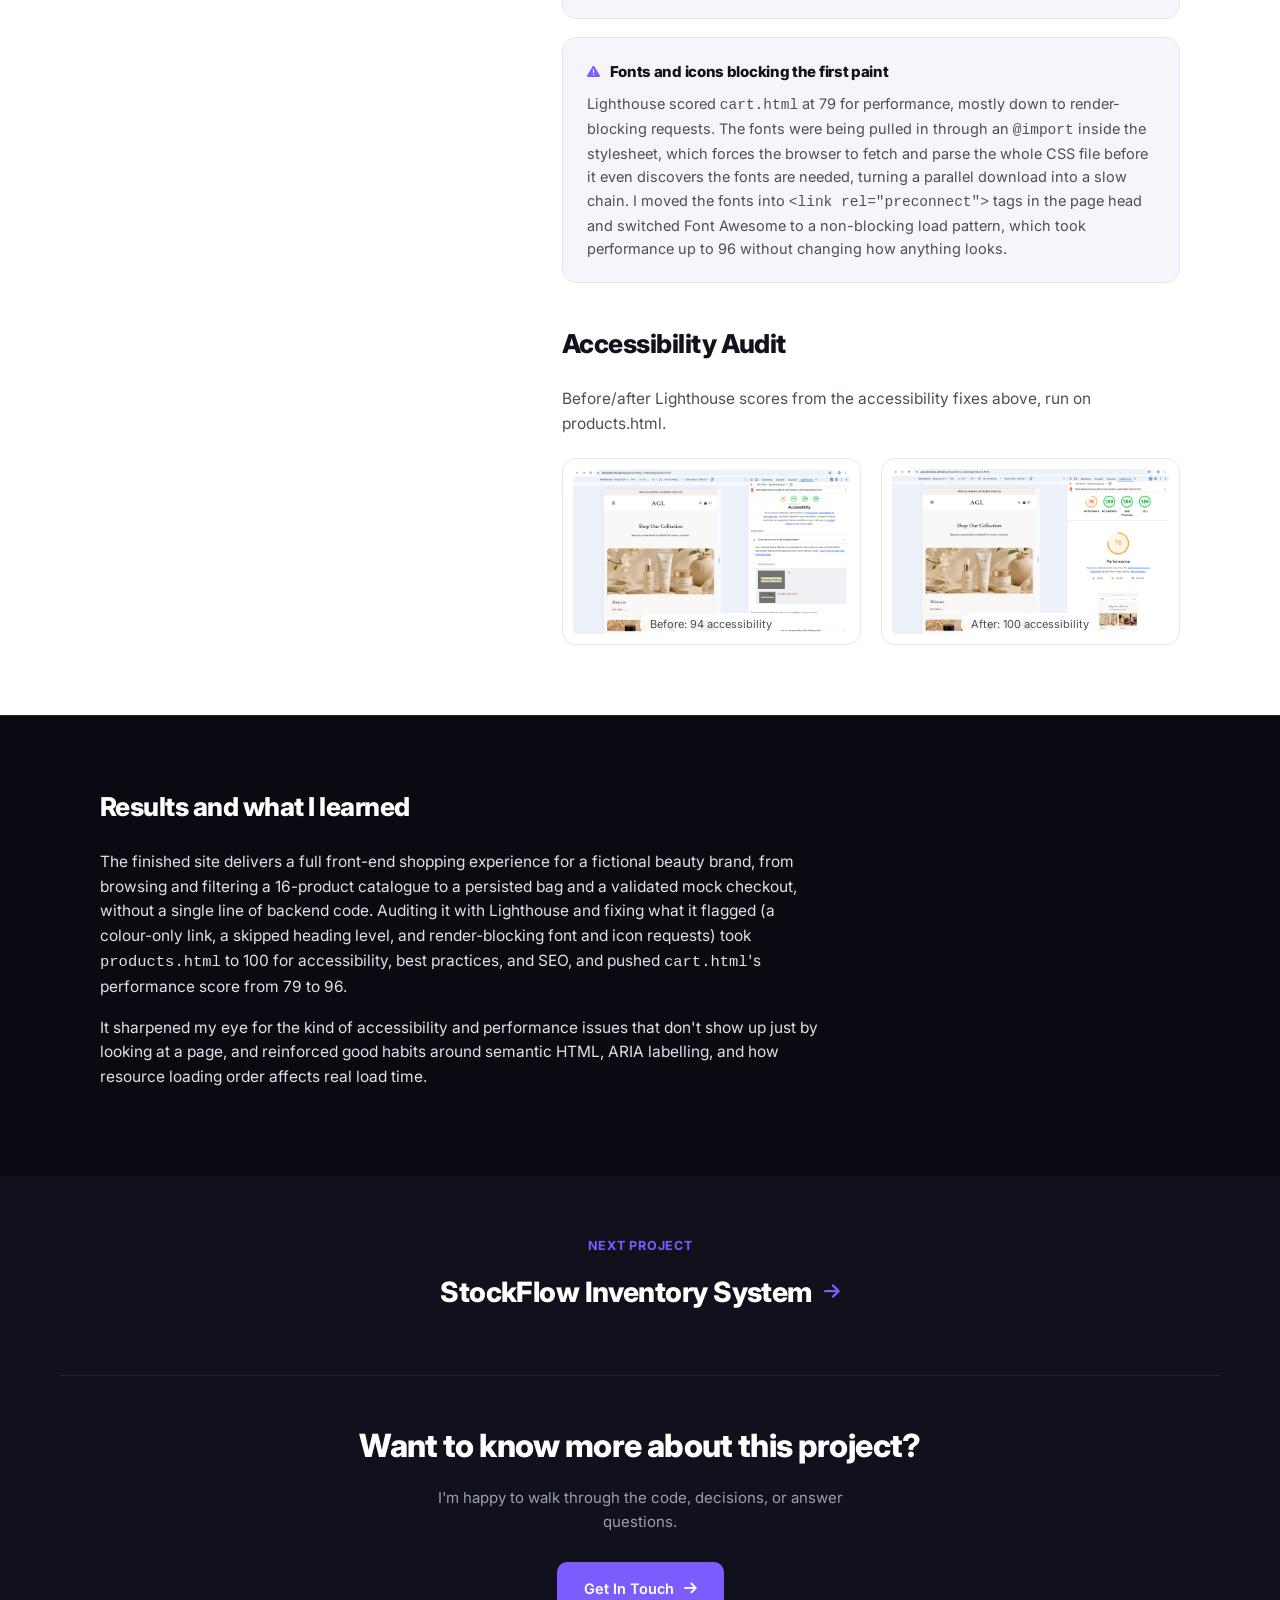
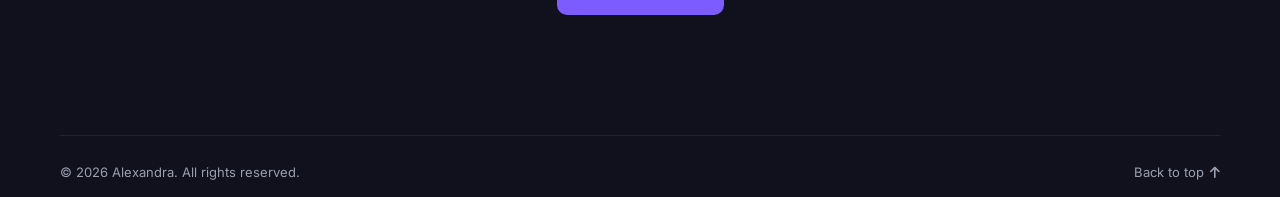
==== commit 30f7fe59: "Add files via upload" ====
--- a/projects/beauty-ecommerce.html
+++ b/projects/beauty-ecommerce.html
@@ -122,7 +122,8 @@
         <p>Lighthouse scored <code>cart.html</code> at 79 for performance, mostly down to render-blocking requests. The fonts were being pulled in through an <code>@import</code> inside the stylesheet, which forces the browser to fetch and parse the whole CSS file before it even discovers the fonts are needed, turning a parallel download into a slow chain. I moved the fonts into <code>&lt;link rel="preconnect"&gt;</code> tags in the page head and switched Font Awesome to a non-blocking load pattern, which took performance up to 96 without changing how anything looks.</p>
       </div>
 
-      <h2 style="margin-top:40px;">Screenshots</h2>
+      <h2 style="margin-top:40px;">Accessibility Audit</h2>
+      <p style="margin-bottom:22px;">Before/after Lighthouse scores from the accessibility fixes above, run on products.html.</p>
       <div class="shot-grid">
         <figure class="shot-card">
           <a href="images/beauty-lighthouse-before.png" target="_blank" rel="noopener" aria-label="Open full-size screenshot">
